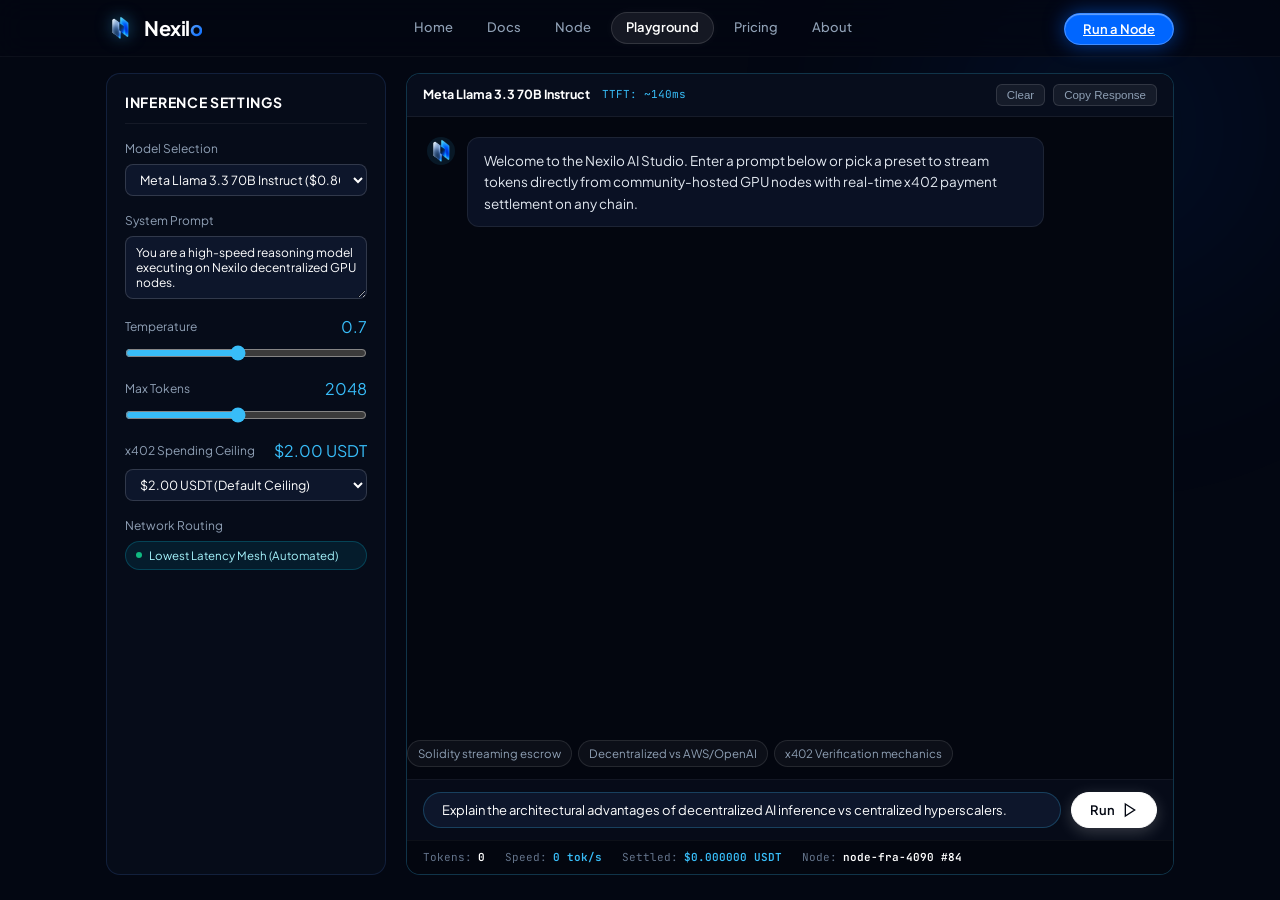
==== playground.html @ 08388bfb "Initial commit: Nexilo Decentralized AI Inference UI" ====
<!DOCTYPE html>
<html lang="en">
<head>
  <meta charset="UTF-8" />
  <meta name="viewport" content="width=device-width, initial-scale=1.0" />
  
  <title>AI Studio & Playground — Nexilo Decentralized Inference</title>
  <meta name="description" content="Test real-time streaming AI inference on open models with micro-metered x402 settlement." />
  
  <!-- Open Graph / Social Tags -->
  <meta property="og:type" content="website" />
  <meta property="og:url" content="https://nexilo.network/playground.html" />
  <meta property="og:title" content="AI Studio & Playground — Nexilo Decentralized Inference" />
  <meta property="og:description" content="Test real-time streaming AI inference on open models with micro-metered x402 settlement." />
  <meta property="og:image" content="banner_nexilo.png" />
  <meta property="og:image:width" content="2048" />
  <meta property="og:image:height" content="768" />
  
  <!-- Twitter Card -->
  <meta name="twitter:card" content="summary_large_image" />
  <meta name="twitter:title" content="AI Studio & Playground — Nexilo Decentralized Inference" />
  <meta name="twitter:description" content="Test real-time streaming AI inference on open models with micro-metered x402 settlement." />
  <meta name="twitter:image" content="banner_nexilo.png" />

  <link rel="icon" type="image/png" href="nexilo_logo_transparent.png" />
  <link rel="apple-touch-icon" href="nexilo_logo_transparent.png" />

  <link rel="preconnect" href="https://fonts.googleapis.com" />
  <link rel="preconnect" href="https://fonts.gstatic.com" crossorigin />
  <link href="https://fonts.googleapis.com/css2?family=Plus+Jakarta+Sans:wght@400;500;600;700;800&family=JetBrains+Mono:wght@400;500;600&display=swap" rel="stylesheet" />

  <link rel="stylesheet" href="styles.css" />
</head>
<body class="inner-page playground-page-body">
  <div class="ambient-glow glow-top-right"></div>

  <!-- Navbar -->
  <header class="navbar-wrapper">
    <div class="nav-container">
      <a href="index.html" class="brand-logo" aria-label="Nexilo Home">
        <div class="logo-icon-wrap">
          <img src="nexilo_logo_transparent.png" alt="Nexilo Logo" class="brand-icon" />
        </div>
        <span class="brand-text">Nexil<span class="gradient-o">o</span></span>
      </a>

      <nav class="nav-links" aria-label="Primary Navigation">
        <a href="index.html" class="nav-link">Home</a>
        <a href="docs.html" class="nav-link">Docs</a>
        <a href="node.html" class="nav-link">Node</a>
        <a href="playground.html" class="nav-link active">Playground</a>
        <a href="pricing.html" class="nav-link">Pricing</a>
        <a href="about.html" class="nav-link">About</a>
      </nav>

      <div class="nav-actions">
        <a href="node.html" class="btn-run-node">Run a Node</a>
        <button class="mobile-toggle" onclick="toggleMobileMenu()" aria-label="Toggle Menu">
          <span></span><span></span><span></span>
        </button>
      </div>
    </div>
  </header>

  <!-- Mobile Drawer -->
  <div class="mobile-drawer" id="mobile-drawer">
    <div class="mobile-drawer-content">
      <a href="index.html" class="mobile-link" onclick="closeMobileMenu()">Home</a>
      <a href="docs.html" class="mobile-link" onclick="closeMobileMenu()">Docs</a>
      <a href="node.html" class="mobile-link" onclick="closeMobileMenu()">Node</a>
      <a href="playground.html" class="mobile-link active" onclick="closeMobileMenu()">Playground</a>
      <a href="pricing.html" class="mobile-link" onclick="closeMobileMenu()">Pricing</a>
      <a href="about.html" class="mobile-link" onclick="closeMobileMenu()">About</a>
      <a href="node.html" class="btn-run-node mobile-btn" onclick="closeMobileMenu()">Run a Node</a>
    </div>
  </div>

  <main class="playground-layout container">
    <!-- Studio Sidebar Parameters -->
    <aside class="playground-sidebar">
      <h3 class="studio-heading">Inference Settings</h3>

      <div class="studio-control">
        <label for="studio-model">Model Selection</label>
        <select id="studio-model" class="select-input full-width" onchange="switchStudioModel()">
          <option value="llama3">Meta Llama 3.3 70B Instruct ($0.80 / 1M)</option>
          <option value="deepseek">DeepSeek-V3 671B MoE ($0.40 / 1M)</option>
          <option value="qwen">Qwen 2.5 72B Coder ($0.60 / 1M)</option>
          <option value="mistral">Mistral Large 2 123B ($1.00 / 1M)</option>
        </select>
      </div>

      <div class="studio-control">
        <label for="studio-system-prompt">System Prompt</label>
        <textarea id="studio-system-prompt" class="textarea-input" rows="3">You are a high-speed reasoning model executing on Nexilo decentralized GPU nodes.</textarea>
      </div>

      <div class="studio-control">
        <div class="label-with-val">
          <label for="studio-temperature">Temperature</label>
          <span id="temp-val" class="text-cyan">0.7</span>
        </div>
        <input type="range" id="studio-temperature" min="0.0" max="1.5" step="0.1" value="0.7" class="range-slider" oninput="document.getElementById('temp-val').innerText = this.value" />
      </div>

      <div class="studio-control">
        <div class="label-with-val">
          <label for="studio-max-tokens">Max Tokens</label>
          <span id="tokens-val" class="text-cyan">2048</span>
        </div>
        <input type="range" id="studio-max-tokens" min="256" max="4096" step="256" value="2048" class="range-slider" oninput="document.getElementById('tokens-val').innerText = this.value" />
      </div>

      <div class="studio-control">
        <div class="label-with-val">
          <label for="studio-ceiling">x402 Spending Ceiling</label>
          <span id="ceiling-val" class="text-cyan">$2.00 USDT</span>
        </div>
        <select id="studio-ceiling" class="select-input full-width">
          <option value="0.50">$0.50 USDT (Test Quota)</option>
          <option value="2.00" selected>$2.00 USDT (Default Ceiling)</option>
          <option value="10.00">$10.00 USDT (High Volume)</option>
        </select>
      </div>

      <div class="studio-control">
        <label>Network Routing</label>
        <div class="telemetry-pill">
          <span class="dot-green"></span>
          <span>Lowest Latency Mesh (Automated)</span>
        </div>
      </div>
    </aside>

    <!-- Studio Chat / Streaming Screen -->
    <div class="playground-stage">
      <div class="stage-header">
        <div class="stage-model-info">
          <span class="model-badge" id="active-model-title">Meta Llama 3.3 70B Instruct</span>
          <span class="latency-indicator" id="latency-val">TTFT: ~140ms</span>
        </div>
        <div class="stage-actions">
          <button class="action-btn" onclick="clearStudioChat()">Clear</button>
          <button class="action-btn" onclick="copyStudioOutput()">Copy Response</button>
        </div>
      </div>

      <!-- Messages / Streaming Output -->
      <div class="studio-chat-display" id="studio-chat-display">
        <div class="chat-message assistant">
          <div class="msg-avatar">
            <img src="nexilo_logo_transparent.png" alt="Nexilo" />
          </div>
          <div class="msg-body" id="studio-output-text">
Welcome to the Nexilo AI Studio. Enter a prompt below or pick a preset to stream tokens directly from community-hosted GPU nodes with real-time x402 payment settlement on any chain.
          </div>
        </div>
      </div>

      <!-- Quick suggestions -->
      <div class="prompt-suggestions">
        <span class="suggestion-chip" onclick="setStudioPrompt('Write a smart contract in Solidity for decentralized token streaming escrow.')">
          Solidity streaming escrow
        </span>
        <span class="suggestion-chip" onclick="setStudioPrompt('Explain the architectural advantages of decentralized AI inference vs centralized hyperscalers.')">
          Decentralized vs AWS/OpenAI
        </span>
        <span class="suggestion-chip" onclick="setStudioPrompt('How does the x402 protocol verify delivered tokens before releasing USDT?')">
          x402 Verification mechanics
        </span>
      </div>

      <!-- Input Bar -->
      <div class="studio-input-bar">
        <input type="text" id="studio-prompt-input" class="text-input" placeholder="Ask anything to stream from decentralized GPU nodes..." value="Explain the architectural advantages of decentralized AI inference vs centralized hyperscalers." />
        <button class="btn-primary" id="btn-studio-run" onclick="runStudioStream()">
          <span>Run</span>
          <svg width="16" height="16" viewBox="0 0 24 24" fill="none" stroke="currentColor" stroke-width="2">
            <polygon points="5 3 19 12 5 21 5 3"></polygon>
          </svg>
        </button>
      </div>

      <!-- Telemetry Bar -->
      <div class="studio-telemetry-bar">
        <div class="tele-item">
          <span class="tele-label">Tokens:</span>
          <span class="tele-val" id="studio-tokens-counter">0</span>
        </div>
        <div class="tele-item">
          <span class="tele-label">Speed:</span>
          <span class="tele-val text-cyan" id="studio-speed-counter">0 tok/s</span>
        </div>
        <div class="tele-item">
          <span class="tele-label">Settled:</span>
          <span class="tele-val text-cyan" id="studio-settled-cost">$0.000000 USDT</span>
        </div>
        <div class="tele-item">
          <span class="tele-label">Node:</span>
          <span class="tele-val" id="studio-node-id">node-fra-4090 #84</span>
        </div>
      </div>
    </div>
  </main>

  <script src="app.js"></script>
</body>
</html>
---- styles.css ----
/* =====================================================================
  NEXILO DESIGN SYSTEM & STYLESHEET
  100% Pixel-faithful recreation of Nexilo Decentralized AI Inference
  ===================================================================== */

:root {
 --color-bg-base: #030712;
 --color-bg-surface: rgba(8, 14, 28, 0.75);
 --color-bg-card: rgba(7, 13, 27, 0.7);
 --color-text-main: #ffffff;
 --color-text-muted: #8fa0b5;
 --color-text-dim: #64748b;
 --color-accent-blue: #0066ff;
 --color-accent-cyan: #38bdf8;
 --color-accent-glow: rgba(0, 102, 255, 0.45);
 --color-border-subtle: rgba(255, 255, 255, 0.1);
 --color-border-card: rgba(35, 58, 102, 0.45);

 --font-sans: 'Plus Jakarta Sans', system-ui, -apple-system, BlinkMacSystemFont, 'Segoe UI', Roboto, sans-serif;
 --font-mono: 'JetBrains Mono', 'Fira Code', monospace;

 --container-max-w: 1100px;
 --transition-fast: 0.2s cubic-bezier(0.16, 1, 0.3, 1);
 --transition-smooth: 0.3s cubic-bezier(0.16, 1, 0.3, 1);
}

/* Global Reset */
*, *::before, *::after {
 box-sizing: border-box;
 margin: 0;
 padding: 0;
}

html {
 font-family: var(--font-sans);
 background-color: var(--color-bg-base);
 color: var(--color-text-main);
 scroll-behavior: smooth;
 text-rendering: optimizeLegibility;
 -webkit-font-smoothing: antialiased;
 -moz-osx-font-smoothing: grayscale;
}

body {
 background-color: var(--color-bg-base);
 min-height: 100vh;
 position: relative;
 overflow-x: hidden;
 line-height: 1.5;
}

/* Ambient Background Lights */
.ambient-glow {
 position: fixed;
 pointer-events: none;
 border-radius: 50%;
 filter: blur(120px);
 z-index: 0;
 opacity: 0.55;
}

.glow-top-right {
 top: -120px;
 right: -80px;
 width: 500px;
 height: 500px;
 background: radial-gradient(circle, rgba(0, 102, 255, 0.28) 0%, rgba(2, 6, 23, 0) 70%);
}

.glow-center-hero {
 top: 8%;
 left: 62%;
 transform: translateX(-50%);
 width: 550px;
 height: 380px;
 background: radial-gradient(circle, rgba(14, 165, 233, 0.18) 0%, rgba(2, 6, 23, 0) 75%);
}

/* Container */
.container {
 max-width: var(--container-max-w);
 margin: 0 auto;
 padding: 0 16px;
 position: relative;
 z-index: 2;
}

/* =====================================================================
  NAVBAR
  ===================================================================== */
.navbar-wrapper {
 position: sticky;
 top: 0;
 left: 0;
 width: 100%;
 z-index: 100;
 padding: 12px 0;
 background: rgba(3, 7, 18, 0.7);
 backdrop-filter: blur(14px);
 -webkit-backdrop-filter: blur(14px);
 border-bottom: 1px solid rgba(255, 255, 255, 0.04);
}

.nav-container {
 max-width: var(--container-max-w);
 margin: 0 auto;
 padding: 0 16px;
 display: flex;
 align-items: center;
 justify-content: space-between;
}

/* Brand */
.brand-logo {
 display: flex;
 align-items: center;
 gap: 10px;
 text-decoration: none;
 color: var(--color-text-main);
 user-select: none;
}

.logo-icon-wrap {
 width: 28px;
 height: 28px;
 display: flex;
 align-items: center;
 justify-content: center;
 position: relative;
}

.logo-icon-wrap.sm {
 width: 24px;
 height: 24px;
}

.brand-icon {
 width: 100%;
 height: 100%;
 object-fit: contain;
 filter: drop-shadow(0 0 8px rgba(56, 189, 248, 0.6));
}

.brand-text {
 font-size: 20px;
 font-weight: 700;
 letter-spacing: -0.025em;
 color: #ffffff;
}

.gradient-o {
 background: linear-gradient(135deg, #60a5fa 20%, #0066ff 90%);
 -webkit-background-clip: text;
 -webkit-text-fill-color: transparent;
 display: inline-block;
}

/* Desktop Nav Links */
.nav-links {
 display: flex;
 align-items: center;
 gap: 6px;
}

.nav-link {
 text-decoration: none;
 font-size: 13px;
 font-weight: 500;
 color: var(--color-text-muted);
 padding: 5px 14px;
 border-radius: 9999px;
 transition: all var(--transition-fast);
}

.nav-link:hover {
 color: #ffffff;
}

.nav-link.active {
 background: rgba(255, 255, 255, 0.08);
 border: 1px solid rgba(255, 255, 255, 0.12);
 color: #ffffff;
 font-weight: 600;
 box-shadow: 0 0 12px rgba(255, 255, 255, 0.04);
}

/* Action Button */
.btn-run-node {
 background: var(--color-accent-blue);
 color: #ffffff;
 font-family: var(--font-sans);
 font-size: 13px;
 font-weight: 600;
 padding: 7px 18px;
 border-radius: 9999px;
 border: 1px solid rgba(255, 255, 255, 0.25);
 cursor: pointer;
 box-shadow: 0 0 20px rgba(0, 102, 255, 0.55), inset 0 1px 1px rgba(255, 255, 255, 0.4);
 transition: all var(--transition-smooth);
}

.btn-run-node:hover {
 background: #1a75ff;
 box-shadow: 0 0 26px rgba(0, 102, 255, 0.8), inset 0 1px 1px rgba(255, 255, 255, 0.6);
 transform: translateY(-1px);
}

/* Mobile Toggle */
.mobile-toggle {
 display: none;
 background: none;
 border: none;
 cursor: pointer;
 padding: 6px;
 flex-direction: column;
 gap: 5px;
}

.mobile-toggle span {
 display: block;
 width: 22px;
 height: 2px;
 background: #ffffff;
 border-radius: 2px;
}

/* Mobile Drawer */
.mobile-drawer {
 display: none;
 position: fixed;
 top: 60px;
 left: 0;
 width: 100%;
 background: rgba(3, 7, 18, 0.95);
 backdrop-filter: blur(20px);
 border-bottom: 1px solid rgba(255, 255, 255, 0.1);
 padding: 20px;
 z-index: 99;
}

.mobile-drawer.open {
 display: block;
}

.mobile-drawer-content {
 display: flex;
 flex-direction: column;
 gap: 12px;
}

.mobile-link {
 color: var(--color-text-muted);
 text-decoration: none;
 font-size: 15px;
 font-weight: 500;
 padding: 6px 0;
}

.mobile-link.active {
 color: #ffffff;
 font-weight: 600;
}

.mobile-btn {
 margin-top: 8px;
 width: 100%;
}

/* =====================================================================
  HERO SECTION
  ===================================================================== */
.hero-section {
 position: relative;
 padding-top: 80px;
 padding-bottom: 40px;
 overflow: hidden;
}

/* Atmospheric Background Layer matching nexilo_bg.jpg */
.hero-bg-layer {
 position: absolute;
 top: 0;
 left: 0;
 width: 100%;
 height: 480px;
 pointer-events: none;
 z-index: 1;
 overflow: hidden;
}

.hero-bg-img {
 width: 100%;
 height: 100%;
 object-fit: cover;
 object-position: center top;
 opacity: 0.65;
 filter: saturate(1.1) brightness(0.9);
}

.hero-vignette {
 position: absolute;
 top: 0;
 left: 0;
 width: 100%;
 height: 100%;
 background:
  linear-gradient(to right, 
   rgba(3, 7, 18, 0.96) 0%, 
   rgba(3, 7, 18, 0.72) 36%, 
   rgba(3, 7, 18, 0.08) 65%, 
   rgba(3, 7, 18, 0.75) 100%
  ),
  linear-gradient(to bottom, 
   rgba(3, 7, 18, 0.05) 0%, 
   rgba(3, 7, 18, 0.25) 55%, 
   rgba(3, 7, 18, 0.92) 88%, 
   var(--color-bg-base) 100%
  );
}

.hero-container {
 display: grid;
 grid-template-columns: 1.18fr 1.32fr;
 align-items: center;
 gap: 16px;
 min-height: 310px;
}

/* Hero Left Column */
.hero-left {
 position: relative;
 z-index: 3;
}

.hero-title {
 font-size: 47px;
 font-weight: 800;
 line-height: 1.04;
 letter-spacing: -0.035em;
 color: #ffffff;
 text-wrap: balance;
}

.hero-subtitle {
 font-size: 13.5px;
 line-height: 1.48;
 color: var(--color-text-muted);
 max-width: 410px;
 margin-top: 14px;
 margin-bottom: 20px;
 font-weight: 400;
}

.hero-actions {
 display: flex;
 align-items: center;
 gap: 12px;
 flex-wrap: wrap;
}

/* Primary Button */
.btn-primary {
 background: #ffffff;
 color: #030712;
 font-family: var(--font-sans);
 font-size: 13px;
 font-weight: 600;
 padding: 8px 18px;
 border-radius: 9999px;
 border: 1px solid #ffffff;
 cursor: pointer;
 display: inline-flex;
 align-items: center;
 gap: 7px;
 box-shadow: 0 4px 16px rgba(255, 255, 255, 0.2);
 transition: all var(--transition-smooth);
}

.btn-primary:hover {
 background: #f1f5f9;
 box-shadow: 0 6px 20px rgba(255, 255, 255, 0.35);
 transform: translateY(-1px);
}

.btn-primary .arrow-icon {
 transition: transform var(--transition-fast);
}

.btn-primary:hover .arrow-icon {
 transform: translateX(3px);
}

/* Secondary Button */
.btn-secondary {
 background: rgba(255, 255, 255, 0.03);
 color: #ffffff;
 font-family: var(--font-sans);
 font-size: 13px;
 font-weight: 500;
 padding: 8px 18px;
 border-radius: 9999px;
 border: 1px solid rgba(255, 255, 255, 0.18);
 backdrop-filter: blur(10px);
 -webkit-backdrop-filter: blur(10px);
 cursor: pointer;
 transition: all var(--transition-smooth);
}

.btn-secondary:hover {
 background: rgba(255, 255, 255, 0.08);
 border-color: rgba(255, 255, 255, 0.35);
 transform: translateY(-1px);
}

/* Hero Center/Right Visual */
.hero-visual-col {
 display: flex;
 align-items: center;
 justify-content: flex-end;
 position: relative;
 z-index: 3;
 gap: 16px;
}

/* Floating 3D Logo */
.floating-logo-container {
 position: relative;
 display: flex;
 align-items: center;
 justify-content: center;
 width: 240px;
 height: 260px;
 perspective: 1000px;
}

.floating-3d-logo {
 width: 100%;
 height: 100%;
 object-fit: contain;
 animation: floatLevitate 5s ease-in-out infinite;
 filter: drop-shadow(0 15px 25px rgba(0, 102, 255, 0.4));
 transition: transform 0.2s ease-out;
}

.logo-glow-aura {
 position: absolute;
 width: 180px;
 height: 180px;
 border-radius: 50%;
 background: radial-gradient(circle, rgba(0, 102, 255, 0.45) 0%, rgba(56, 189, 248, 0.2) 40%, transparent 70%);
 filter: blur(28px);
 z-index: -1;
 animation: pulseGlow 4s ease-in-out infinite alternate;
}

@keyframes floatLevitate {
 0% {
  transform: translateY(0px) rotate(0deg);
 }
 50% {
  transform: translateY(-6px) rotate(0.5deg);
 }
 100% {
  transform: translateY(0px) rotate(0deg);
 }
}

@keyframes pulseGlow {
 0% {
  opacity: 0.6;
  transform: scale(0.95);
 }
 100% {
  opacity: 0.9;
  transform: scale(1.06);
 }
}

/* Vertical Feature List to the right of logo */
.hero-feature-list {
 display: flex;
 flex-direction: column;
 gap: 10px;
 min-width: 160px;
}

.hero-feature-item {
 display: flex;
 align-items: center;
 gap: 12px;
 cursor: pointer;
 padding: 2px 4px;
 border-radius: 10px;
 transition: all var(--transition-fast);
}

.hero-feature-item:hover {
 background: rgba(255, 255, 255, 0.04);
}

.feature-icon-box {
 width: 36px;
 height: 36px;
 border-radius: 10px;
 background: rgba(255, 255, 255, 0.03);
 border: 1px solid rgba(255, 255, 255, 0.12);
 display: flex;
 align-items: center;
 justify-content: center;
 flex-shrink: 0;
 backdrop-filter: blur(8px);
 transition: all var(--transition-fast);
}

.hero-feature-item:hover .feature-icon-box {
 border-color: rgba(56, 189, 248, 0.4);
 background: rgba(56, 189, 248, 0.08);
 box-shadow: 0 0 12px rgba(56, 189, 248, 0.2);
}

.feature-text {
 display: flex;
 flex-direction: column;
}

.feature-title {
 font-size: 12.5px;
 font-weight: 600;
 color: #ffffff;
 line-height: 1.25;
}

.feature-desc {
 font-size: 11px;
 color: var(--color-text-muted);
 line-height: 1.35;
 margin-top: 1px;
}

/* =====================================================================
  STATS / METRICS ROW
  ===================================================================== */
.stats-section {
 position: relative;
 z-index: 3;
 padding: 40px 0 60px 0;
}

.stats-container {
 display: grid;
 grid-template-columns: repeat(4, 1fr);
 gap: 18px;
}

.stat-column {
 display: flex;
 flex-direction: column;
}

.stat-value {
 font-size: 35px;
 font-weight: 800;
 letter-spacing: -0.03em;
 color: #ffffff;
 line-height: 1;
 margin-bottom: 4px;
}

.stat-label {
 font-size: 11.5px;
 line-height: 1.32;
 color: var(--color-text-muted);
 font-weight: 400;
}

/* =====================================================================
  ARCHITECTURE / HOW IT WORKS SECTION
  ===================================================================== */
.architecture-section {
 position: relative;
 z-index: 3;
 padding: 60px 0;
}

.arch-container {
 display: grid;
 grid-template-columns: 1fr 1.6fr;
 gap: 24px;
 align-items: center;
}

.arch-left {
 max-width: 350px;
}

.arch-heading {
 font-size: 22px;
 font-weight: 700;
 line-height: 1.18;
 letter-spacing: -0.025em;
 color: #ffffff;
}

.arch-description {
 font-size: 11.5px;
 line-height: 1.48;
 color: var(--color-text-muted);
 margin-top: 8px;
 margin-bottom: 14px;
}

.btn-how-it-works {
 background: #ffffff;
 color: #030712;
 font-family: var(--font-sans);
 font-size: 12px;
 font-weight: 600;
 padding: 7px 16px;
 border-radius: 9999px;
 border: none;
 cursor: pointer;
 display: inline-flex;
 align-items: center;
 gap: 6px;
 box-shadow: 0 4px 14px rgba(255, 255, 255, 0.16);
 transition: all var(--transition-smooth);
}

.btn-how-it-works:hover {
 background: #f1f5f9;
 transform: translateY(-1px);
 box-shadow: 0 6px 18px rgba(255, 255, 255, 0.28);
}

/* Architecture Flow on Right */
.arch-flow-wrapper {
 position: relative;
 display: flex;
 flex-direction: column;
}

.arch-cards-row {
 display: flex;
 align-items: center;
 justify-content: space-between;
 gap: 8px;
 position: relative;
 z-index: 2;
}

.process-card {
 background: rgba(8, 15, 30, 0.85);
 border: 1px solid rgba(40, 68, 120, 0.35);
 border-radius: 10px;
 padding: 10px 6px;
 text-align: center;
 flex: 1;
 min-width: 90px;
 backdrop-filter: blur(12px);
 -webkit-backdrop-filter: blur(12px);
 transition: all var(--transition-smooth);
}

.process-card:hover {
 border-color: rgba(56, 189, 248, 0.5);
 transform: translateY(-2px);
 box-shadow: 0 6px 18px rgba(0, 102, 255, 0.15);
}

.process-card.active-pulse {
 border-color: var(--color-accent-cyan);
 box-shadow: 0 0 16px rgba(56, 189, 248, 0.5);
 transform: scale(1.03);
}

.process-icon-wrap {
 width: 28px;
 height: 28px;
 border-radius: 50%;
 background: rgba(56, 189, 248, 0.08);
 border: 1px solid rgba(56, 189, 248, 0.2);
 display: flex;
 align-items: center;
 justify-content: center;
 margin: 0 auto 6px auto;
 transition: all var(--transition-fast);
}

.process-card:hover .process-icon-wrap {
 background: rgba(56, 189, 248, 0.18);
 border-color: rgba(56, 189, 248, 0.4);
}

.process-title {
 font-size: 11.5px;
 font-weight: 600;
 color: #ffffff;
 line-height: 1.2;
}

.process-subtitle {
 font-size: 10px;
 color: var(--color-text-muted);
 line-height: 1.25;
 margin-top: 2px;
}

.flow-arrow {
 display: flex;
 align-items: center;
 justify-content: center;
 flex-shrink: 0;
 opacity: 0.6;
}

/* Curved Loop Underneath */
.settlement-loop-container {
 position: relative;
 width: 100%;
 height: 32px;
 margin-top: 2px;
}

.settlement-svg {
 width: 100%;
 height: 100%;
 overflow: visible;
}

.loop-path {
 animation: dashAnimation 20s linear infinite;
}

@keyframes dashAnimation {
 to {
  stroke-dashoffset: -100;
 }
}

.settlement-label {
 position: absolute;
 top: 14px;
 left: 50%;
 transform: translateX(-50%);
 font-size: 10px;
 color: var(--color-accent-cyan);
 white-space: nowrap;
 letter-spacing: 0.01em;
 font-weight: 500;
 pointer-events: none;
}

/* =====================================================================
  BOTTOM THREE FEATURE CARDS
  ===================================================================== */
.bottom-cards-section {
 position: relative;
 z-index: 3;
 padding: 60px 0 80px 0;
}

.cards-container {
 display: grid;
 grid-template-columns: repeat(3, 1fr);
 gap: 14px;
}

.feature-card {
 background: rgba(7, 13, 27, 0.75);
 border: 1px solid rgba(35, 58, 102, 0.45);
 border-radius: 12px;
 padding: 14px 16px;
 backdrop-filter: blur(14px);
 -webkit-backdrop-filter: blur(14px);
 display: flex;
 flex-direction: column;
 cursor: pointer;
 transition: all var(--transition-smooth);
 position: relative;
 overflow: hidden;
}

.feature-card::before {
 content: '';
 position: absolute;
 top: 0;
 left: 0;
 right: 0;
 height: 1px;
 background: linear-gradient(90deg, transparent, rgba(56, 189, 248, 0.4), transparent);
 opacity: 0;
 transition: opacity var(--transition-fast);
}

.feature-card:hover {
 transform: translateY(-2px);
 border-color: rgba(56, 189, 248, 0.5);
 box-shadow: 0 8px 22px rgba(0, 102, 255, 0.16);
}

.feature-card:hover::before {
 opacity: 1;
}

.card-header-icon {
 margin-bottom: 10px;
}

.blue-icon-badge {
 width: 36px;
 height: 36px;
 border-radius: 9px;
 background: rgba(14, 165, 233, 0.12);
 border: 1px solid rgba(56, 189, 248, 0.3);
 display: flex;
 align-items: center;
 justify-content: center;
 box-shadow: 0 0 12px rgba(14, 165, 233, 0.15);
 transition: all var(--transition-fast);
}

.feature-card:hover .blue-icon-badge {
 background: rgba(14, 165, 233, 0.22);
 border-color: rgba(56, 189, 248, 0.6);
 box-shadow: 0 0 16px rgba(56, 189, 248, 0.4);
}

.card-title {
 font-size: 14.5px;
 font-weight: 700;
 color: #ffffff;
 margin-bottom: 4px;
 letter-spacing: -0.015em;
}

.card-body {
 font-size: 11px;
 line-height: 1.42;
 color: var(--color-text-muted);
 margin-bottom: 10px;
 flex-grow: 1;
}

.card-action-link {
 color: #38bdf8;
 font-size: 11.5px;
 font-weight: 600;
 text-decoration: none;
 display: inline-flex;
 align-items: center;
 gap: 4px;
 transition: all var(--transition-fast);
}

.card-action-link .link-arrow {
 transition: transform var(--transition-fast);
}

.feature-card:hover .card-action-link {
 color: #60a5fa;
}

.feature-card:hover .link-arrow {
 transform: translateX(4px);
}

/* =====================================================================
  FOOTER
  ===================================================================== */
.site-footer {
 position: relative;
 z-index: 3;
 border-top: 1px solid rgba(255, 255, 255, 0.05);
 background: rgba(2, 5, 14, 0.85);
 padding: 36px 0 24px 0;
}

.footer-top {
 display: grid;
 grid-template-columns: 1.4fr 2fr;
 gap: 32px;
 margin-bottom: 28px;
}

.footer-brand {
 max-width: 300px;
}

.footer-tagline {
 font-size: 12px;
 color: var(--color-text-muted);
 line-height: 1.55;
 margin-top: 12px;
}

.footer-nav-groups {
 display: grid;
 grid-template-columns: repeat(3, 1fr);
 gap: 20px;
}

.footer-title {
 font-size: 12px;
 font-weight: 700;
 text-transform: uppercase;
 letter-spacing: 0.06em;
 color: #ffffff;
 margin-bottom: 12px;
}

.footer-group ul {
 list-style: none;
 display: flex;
 flex-direction: column;
 gap: 8px;
}

.footer-group a {
 color: var(--color-text-muted);
 text-decoration: none;
 font-size: 12px;
 transition: color var(--transition-fast);
}

.footer-group a:hover {
 color: #ffffff;
}

.footer-bottom {
 display: flex;
 align-items: center;
 justify-content: space-between;
 border-top: 1px solid rgba(255, 255, 255, 0.04);
 padding-top: 20px;
 flex-wrap: wrap;
 gap: 12px;
}

.copyright {
 font-size: 11.5px;
 color: var(--color-text-dim);
}

.badge-status {
 display: inline-flex;
 align-items: center;
 gap: 6px;
 font-size: 11px;
 color: #38bdf8;
 background: rgba(56, 189, 248, 0.08);
 border: 1px solid rgba(56, 189, 248, 0.2);
 padding: 3px 10px;
 border-radius: 9999px;
}

.pulse-dot {
 width: 6px;
 height: 6px;
 border-radius: 50%;
 background: #10b981;
 box-shadow: 0 0 6px #10b981;
 animation: blinkPulse 2s infinite;
}

@keyframes blinkPulse {
 0%, 100% { opacity: 1; }
 50% { opacity: 0.4; }
}

/* =====================================================================
  MODALS
  ===================================================================== */
.modal-overlay {
 position: fixed;
 top: 0;
 left: 0;
 width: 100vw;
 height: 100vh;
 background: rgba(1, 4, 12, 0.85);
 backdrop-filter: blur(14px);
 -webkit-backdrop-filter: blur(14px);
 z-index: 1000;
 display: none;
 align-items: center;
 justify-content: center;
 padding: 16px;
 opacity: 0;
 transition: opacity var(--transition-smooth);
}

.modal-overlay.open {
 display: flex;
 opacity: 1;
}

.modal-dialog {
 background: #080e1e;
 border: 1px solid rgba(56, 189, 248, 0.3);
 border-radius: 16px;
 width: 100%;
 max-width: 640px;
 max-height: 90vh;
 overflow-y: auto;
 box-shadow: 0 20px 60px rgba(0, 0, 0, 0.8), 0 0 35px rgba(0, 102, 255, 0.25);
 transform: translateY(15px);
 transition: transform var(--transition-smooth);
}

.modal-overlay.open .modal-dialog {
 transform: translateY(0);
}

.playground-modal-dialog {
 max-width: 740px;
}

.modal-header {
 padding: 18px 20px;
 display: flex;
 align-items: flex-start;
 justify-content: space-between;
 border-bottom: 1px solid rgba(255, 255, 255, 0.07);
}

.modal-badge {
 font-size: 11px;
 font-weight: 600;
 color: var(--color-accent-cyan);
 text-transform: uppercase;
 letter-spacing: 0.05em;
 margin-bottom: 3px;
}

.modal-title {
 font-size: 18px;
 font-weight: 700;
 color: #ffffff;
}

.modal-close {
 background: none;
 border: none;
 font-size: 24px;
 color: var(--color-text-dim);
 cursor: pointer;
 line-height: 1;
 padding: 2px 6px;
 border-radius: 6px;
 transition: color var(--transition-fast);
}

.modal-close:hover {
 color: #ffffff;
 background: rgba(255, 255, 255, 0.08);
}

.modal-body {
 padding: 20px;
}

.modal-desc {
 font-size: 13.5px;
 line-height: 1.55;
 color: var(--color-text-muted);
 margin-bottom: 16px;
}

/* Playground Controls */
.playground-controls {
 display: flex;
 align-items: center;
 justify-content: space-between;
 gap: 14px;
 margin-bottom: 14px;
 flex-wrap: wrap;
}

.control-group {
 display: flex;
 align-items: center;
 gap: 8px;
}

.control-group label {
 font-size: 12.5px;
 color: var(--color-text-muted);
}

.select-input {
 background: #0d162b;
 border: 1px solid rgba(255, 255, 255, 0.15);
 color: #ffffff;
 padding: 6px 10px;
 border-radius: 8px;
 font-family: var(--font-sans);
 font-size: 12.5px;
 outline: none;
}

.telemetry-pill {
 display: flex;
 align-items: center;
 gap: 7px;
 font-size: 11.5px;
 color: #a5f3fc;
 background: rgba(6, 182, 212, 0.1);
 border: 1px solid rgba(6, 182, 212, 0.25);
 padding: 5px 10px;
 border-radius: 9999px;
}

.dot-green {
 width: 6px;
 height: 6px;
 border-radius: 50%;
 background: #10b981;
}

/* Prompt suggestions */
.prompt-suggestions {
 display: flex;
 gap: 6px;
 margin-bottom: 12px;
 flex-wrap: wrap;
}

.suggestion-chip {
 background: rgba(255, 255, 255, 0.04);
 border: 1px solid rgba(255, 255, 255, 0.1);
 color: var(--color-text-muted);
 font-size: 11.5px;
 padding: 4px 10px;
 border-radius: 9999px;
 cursor: pointer;
 transition: all var(--transition-fast);
}

.suggestion-chip:hover {
 background: rgba(56, 189, 248, 0.12);
 border-color: rgba(56, 189, 248, 0.35);
 color: #ffffff;
}

/* Playground Input Row */
.playground-input-row {
 display: flex;
 gap: 8px;
 margin-bottom: 16px;
}

.text-input {
 flex: 1;
 background: #0d162b;
 border: 1px solid rgba(56, 189, 248, 0.25);
 border-radius: 9999px;
 padding: 9px 18px;
 color: #ffffff;
 font-family: var(--font-sans);
 font-size: 13px;
 outline: none;
 transition: border-color var(--transition-fast);
}

.text-input:focus {
 border-color: var(--color-accent-cyan);
 box-shadow: 0 0 10px rgba(56, 189, 248, 0.25);
}

/* Terminal Console */
.terminal-container {
 background: #03060f;
 border: 1px solid rgba(255, 255, 255, 0.1);
 border-radius: 10px;
 overflow: hidden;
 margin-bottom: 14px;
}

.terminal-bar {
 background: #070d1c;
 padding: 8px 12px;
 display: flex;
 align-items: center;
 justify-content: space-between;
 border-bottom: 1px solid rgba(255, 255, 255, 0.06);
}

.terminal-dots {
 display: flex;
 gap: 5px;
}

.dot {
 width: 8px;
 height: 8px;
 border-radius: 50%;
}

.dot.red { background: #ef4444; }
.dot.yellow { background: #f59e0b; }
.dot.green { background: #10b981; }

.terminal-title {
 font-family: var(--font-mono);
 font-size: 11px;
 color: var(--color-text-dim);
}

.terminal-status {
 font-family: var(--font-mono);
 font-size: 10.5px;
 color: var(--color-accent-cyan);
}

.terminal-content {
 padding: 14px;
 font-family: var(--font-mono);
 font-size: 12.5px;
 line-height: 1.55;
 color: #e2e8f0;
 min-height: 100px;
 max-height: 220px;
 overflow-y: auto;
 white-space: pre-wrap;
}

.code-block {
 margin: 0;
 user-select: text;
}

.copy-btn {
 background: rgba(255, 255, 255, 0.08);
 border: 1px solid rgba(255, 255, 255, 0.15);
 color: #ffffff;
 font-size: 11px;
 padding: 3px 8px;
 border-radius: 5px;
 cursor: pointer;
 transition: all var(--transition-fast);
}

.copy-btn:hover {
 background: rgba(56, 189, 248, 0.2);
 border-color: rgba(56, 189, 248, 0.4);
}

/* Live Metrics Grid */
.playground-live-metrics {
 display: grid;
 grid-template-columns: repeat(4, 1fr);
 gap: 10px;
 background: #091024;
 border: 1px solid rgba(255, 255, 255, 0.08);
 border-radius: 10px;
 padding: 12px 14px;
}

.live-metric {
 display: flex;
 flex-direction: column;
}

.metric-caption {
 font-size: 10.5px;
 color: var(--color-text-dim);
 text-transform: uppercase;
 letter-spacing: 0.04em;
}

.metric-num {
 font-size: 13px;
 font-weight: 700;
 color: #ffffff;
 margin-top: 2px;
}

.text-cyan {
 color: var(--color-accent-cyan) !important;
}

/* Hardware Spec Grid */
.hardware-spec-grid {
 display: grid;
 grid-template-columns: repeat(3, 1fr);
 gap: 12px;
 margin-bottom: 18px;
}

.spec-card {
 background: #0a1124;
 border: 1px solid rgba(255, 255, 255, 0.1);
 border-radius: 10px;
 padding: 14px;
 text-align: center;
}

.spec-card.highlight {
 border-color: rgba(56, 189, 248, 0.5);
 background: rgba(14, 165, 233, 0.08);
}

.spec-gpu {
 font-size: 13px;
 font-weight: 700;
 color: #ffffff;
}

.spec-vram {
 font-size: 11.5px;
 color: var(--color-text-dim);
 margin-top: 2px;
}

.spec-earn {
 font-size: 12px;
 font-weight: 600;
 color: var(--color-accent-cyan);
 margin-top: 6px;
}

.modal-cta-row {
 display: flex;
 gap: 10px;
 justify-content: flex-end;
}

/* Models Table */
.models-table-wrapper {
 overflow-x: auto;
}

.models-table {
 width: 100%;
 border-collapse: collapse;
 font-size: 12.5px;
}

.models-table th {
 text-align: left;
 padding: 8px 12px;
 border-bottom: 1px solid rgba(255, 255, 255, 0.1);
 color: var(--color-text-dim);
 font-size: 11.5px;
 text-transform: uppercase;
}

.models-table td {
 padding: 12px;
 border-bottom: 1px solid rgba(255, 255, 255, 0.05);
}

.models-table .muted {
 font-size: 11px;
 color: var(--color-text-dim);
}

.table-btn {
 background: rgba(56, 189, 248, 0.15);
 border: 1px solid rgba(56, 189, 248, 0.35);
 color: #ffffff;
 padding: 4px 10px;
 border-radius: 5px;
 cursor: pointer;
 font-size: 11.5px;
 transition: all var(--transition-fast);
}

.table-btn:hover {
 background: var(--color-accent-blue);
 border-color: #ffffff;
}

/* Pricing Calc */
.pricing-calc-box {
 display: flex;
 flex-direction: column;
 gap: 16px;
}

.range-slider {
 width: 100%;
 accent-color: var(--color-accent-cyan);
 cursor: pointer;
}

.slider-val {
 font-weight: 700;
 color: var(--color-accent-cyan);
}

.price-comparison-grid {
 display: grid;
 grid-template-columns: 1fr 1fr;
 gap: 14px;
}

.comparison-card {
 padding: 16px;
 border-radius: 10px;
 border: 1px solid rgba(255, 255, 255, 0.1);
}

.comparison-card.nexilo-card {
 background: rgba(14, 165, 233, 0.08);
 border-color: rgba(56, 189, 248, 0.4);
}

.comparison-card.legacy-card {
 background: rgba(255, 255, 255, 0.02);
}

.compare-badge {
 font-size: 11px;
 font-weight: 600;
 text-transform: uppercase;
 color: var(--color-accent-cyan);
}

.compare-badge.muted {
 color: var(--color-text-dim);
}

.compare-price {
 font-size: 28px;
 font-weight: 800;
 color: #ffffff;
 margin: 8px 0;
}

.compare-sub {
 font-size: 11.5px;
 color: var(--color-text-muted);
}

.savings-alert {
 background: rgba(16, 185, 129, 0.1);
 border: 1px solid rgba(16, 185, 129, 0.3);
 color: #e2e8f0;
 padding: 10px 14px;
 border-radius: 8px;
 font-size: 12.5px;
}

/* =====================================================================
  RESPONSIVE BREAKPOINTS
  ===================================================================== */
@media (max-width: 1024px) {
 .hero-container {
  grid-template-columns: 1fr;
  gap: 30px;
 }

 .hero-visual-col {
  justify-content: center;
 }

 .arch-container {
  grid-template-columns: 1fr;
  gap: 24px;
 }

 .arch-left {
  max-width: 100%;
 }

 .stats-container {
  grid-template-columns: repeat(2, 1fr);
  gap: 22px;
 }

 .cards-container {
  grid-template-columns: 1fr;
 }

 .footer-top {
  grid-template-columns: 1fr;
 }
}

@media (max-width: 768px) {
 .nav-links, .btn-run-node {
  display: none;
 }

 .mobile-toggle {
  display: flex;
 }

 .hero-title {
  font-size: 36px;
 }

 .hero-visual-col {
  flex-direction: column;
  align-items: center;
 }

 .hero-feature-list {
  width: 100%;
 }

 .arch-cards-row {
  flex-direction: column;
  gap: 10px;
 }

 .flow-arrow {
  transform: rotate(90deg);
 }

 .settlement-loop-container {
  display: none;
 }

 .playground-live-metrics {
  grid-template-columns: repeat(2, 1fr);
 }

 .hardware-spec-grid {
  grid-template-columns: 1fr;
 }

 .price-comparison-grid {
  grid-template-columns: 1fr;
 }
}

/* =====================================================================
  DEDICATED SUBPAGES STYLING (Docs, Node, Playground, Pricing, About)
  ===================================================================== */
.inner-page {
 background-color: var(--color-bg-base);
 min-height: 100vh;
 display: flex;
 flex-direction: column;
}

.inner-hero-section {
 padding: 40px 0 32px 0;
 max-width: 800px;
}

.inner-hero-title {
 font-size: 38px;
 font-weight: 800;
 letter-spacing: -0.03em;
 color: #ffffff;
 line-height: 1.15;
 margin: 14px 0 12px 0;
}

.inner-hero-lead {
 font-size: 15px;
 line-height: 1.6;
 color: var(--color-text-muted);
}

/* Docs Layout */
.docs-layout-container {
 display: grid;
 grid-template-columns: 240px 1fr;
 gap: 40px;
 padding-top: 24px;
 padding-bottom: 60px;
 flex: 1;
}

.docs-sidebar {
 position: sticky;
 top: 76px;
 height: fit-content;
 display: flex;
 flex-direction: column;
 gap: 24px;
}

.sidebar-heading {
 font-size: 11.5px;
 font-weight: 700;
 text-transform: uppercase;
 letter-spacing: 0.06em;
 color: #ffffff;
 margin-bottom: 8px;
}

.sidebar-menu {
 list-style: none;
 display: flex;
 flex-direction: column;
 gap: 6px;
}

.sidebar-link {
 font-size: 13px;
 color: var(--color-text-muted);
 text-decoration: none;
 padding: 5px 10px;
 border-radius: 6px;
 transition: all var(--transition-fast);
}

.sidebar-link:hover {
 color: #ffffff;
 background: rgba(255, 255, 255, 0.04);
}

.sidebar-link.active {
 color: var(--color-accent-cyan);
 background: rgba(56, 189, 248, 0.08);
 font-weight: 600;
}

.docs-main-content {
 max-width: 780px;
}

.docs-section {
 margin-bottom: 40px;
}

.section-title {
 font-size: 22px;
 font-weight: 700;
 color: #ffffff;
 margin-bottom: 12px;
 letter-spacing: -0.02em;
}

.section-text {
 font-size: 14px;
 line-height: 1.6;
 color: var(--color-text-muted);
 margin-bottom: 16px;
}

.info-callout {
 background: rgba(14, 165, 233, 0.08);
 border: 1px solid rgba(56, 189, 248, 0.3);
 border-radius: 12px;
 padding: 18px 20px;
 display: flex;
 gap: 14px;
 margin: 20px 0;
}

.callout-icon {
 font-size: 20px;
}

.callout-content {
 font-size: 13.5px;
 line-height: 1.55;
 color: #e2e8f0;
}

.docs-ordered-list {
 margin-top: 10px;
 margin-left: 18px;
 display: flex;
 flex-direction: column;
 gap: 8px;
}

/* Telemetry Stats Grid */
.telemetry-stats-grid {
 display: grid;
 grid-template-columns: repeat(4, 1fr);
 gap: 16px;
 margin: 30px 0;
}

.stat-card {
 background: rgba(8, 14, 28, 0.75);
 border: 1px solid rgba(35, 58, 102, 0.45);
 border-radius: 14px;
 padding: 20px 18px;
 text-align: center;
 backdrop-filter: blur(12px);
}

.stat-num {
 font-size: 28px;
 font-weight: 800;
 color: #ffffff;
 letter-spacing: -0.02em;
}

.stat-desc {
 font-size: 12px;
 color: var(--color-text-muted);
 margin-top: 4px;
}

/* Calculator Section */
.calculator-section {
 margin: 36px 0;
}

.calc-card {
 background: rgba(8, 15, 32, 0.8);
 border: 1px solid rgba(56, 189, 248, 0.35);
 border-radius: 16px;
 padding: 28px;
 backdrop-filter: blur(14px);
 box-shadow: 0 10px 30px rgba(0, 0, 0, 0.4);
}

.calc-heading {
 font-size: 22px;
 font-weight: 700;
 color: #ffffff;
}

.calc-sub {
 font-size: 13.5px;
 color: var(--color-text-muted);
 margin-top: 6px;
 margin-bottom: 22px;
}

.calc-controls-grid {
 display: grid;
 grid-template-columns: 1.5fr 1fr;
 gap: 20px;
 margin-bottom: 24px;
}

.control-box label {
 display: block;
 font-size: 13px;
 color: var(--color-text-muted);
 margin-bottom: 8px;
}

.full-width {
 width: 100%;
}

.calc-results-box {
 display: grid;
 grid-template-columns: repeat(3, 1fr);
 gap: 16px;
 background: #040916;
 border: 1px solid rgba(255, 255, 255, 0.08);
 border-radius: 12px;
 padding: 16px 20px;
}

.result-item {
 display: flex;
 flex-direction: column;
}

.res-title {
 font-size: 11px;
 color: var(--color-text-dim);
 text-transform: uppercase;
 letter-spacing: 0.04em;
}

.res-value {
 font-size: 18px;
 font-weight: 800;
 color: #ffffff;
 margin-top: 3px;
}

/* Playground Full Studio */
.playground-page-body {
 height: 100vh;
 overflow: hidden;
}

.playground-layout {
 display: grid;
 grid-template-columns: 280px 1fr;
 gap: 20px;
 height: calc(100vh - 66px);
 padding: 16px;
}

.playground-sidebar {
 background: rgba(8, 14, 28, 0.85);
 border: 1px solid rgba(35, 58, 102, 0.45);
 border-radius: 14px;
 padding: 18px;
 display: flex;
 flex-direction: column;
 gap: 16px;
 overflow-y: auto;
}

.studio-heading {
 font-size: 14px;
 font-weight: 700;
 color: #ffffff;
 text-transform: uppercase;
 letter-spacing: 0.05em;
 border-bottom: 1px solid rgba(255, 255, 255, 0.06);
 padding-bottom: 10px;
}

.studio-control {
 display: flex;
 flex-direction: column;
 gap: 6px;
}

.studio-control label {
 font-size: 12px;
 color: var(--color-text-muted);
}

.label-with-val {
 display: flex;
 justify-content: space-between;
 align-items: center;
}

.textarea-input {
 background: #0d162b;
 border: 1px solid rgba(255, 255, 255, 0.15);
 color: #ffffff;
 padding: 8px 10px;
 border-radius: 8px;
 font-family: var(--font-sans);
 font-size: 12px;
 outline: none;
 resize: vertical;
}

.playground-stage {
 background: #03060f;
 border: 1px solid rgba(56, 189, 248, 0.25);
 border-radius: 14px;
 display: flex;
 flex-direction: column;
 overflow: hidden;
}

.stage-header {
 background: #070d1c;
 padding: 10px 16px;
 display: flex;
 align-items: center;
 justify-content: space-between;
 border-bottom: 1px solid rgba(255, 255, 255, 0.06);
}

.stage-model-info {
 display: flex;
 align-items: center;
 gap: 12px;
}

.model-badge {
 font-size: 12.5px;
 font-weight: 700;
 color: #ffffff;
}

.latency-indicator {
 font-size: 11px;
 color: var(--color-accent-cyan);
 font-family: var(--font-mono);
}

.stage-actions {
 display: flex;
 gap: 8px;
}

.action-btn {
 background: rgba(255, 255, 255, 0.06);
 border: 1px solid rgba(255, 255, 255, 0.12);
 color: var(--color-text-muted);
 font-size: 11.5px;
 padding: 4px 10px;
 border-radius: 6px;
 cursor: pointer;
 transition: all var(--transition-fast);
}

.action-btn:hover {
 color: #ffffff;
 background: rgba(255, 255, 255, 0.12);
}

.studio-chat-display {
 flex: 1;
 padding: 20px;
 overflow-y: auto;
 display: flex;
 flex-direction: column;
 gap: 16px;
}

.chat-message {
 display: flex;
 gap: 12px;
 max-width: 85%;
}

.chat-message.assistant {
 align-self: flex-start;
}

.chat-message.user {
 align-self: flex-end;
 flex-direction: row-reverse;
}

.msg-avatar {
 width: 28px;
 height: 28px;
 border-radius: 50%;
 overflow: hidden;
 flex-shrink: 0;
 display: flex;
 align-items: center;
 justify-content: center;
 background: rgba(56, 189, 248, 0.1);
}

.msg-avatar img {
 width: 100%;
 height: 100%;
 object-fit: contain;
}

.msg-body {
 background: #0a1124;
 border: 1px solid rgba(255, 255, 255, 0.08);
 padding: 12px 16px;
 border-radius: 12px;
 font-size: 13.5px;
 line-height: 1.6;
 color: #e2e8f0;
}

.chat-message.user .msg-body {
 background: var(--color-accent-blue);
 color: #ffffff;
}

.studio-input-bar {
 padding: 12px 16px;
 background: #060b18;
 display: flex;
 gap: 10px;
 border-top: 1px solid rgba(255, 255, 255, 0.05);
}

.studio-telemetry-bar {
 background: #03060f;
 padding: 8px 16px;
 display: flex;
 gap: 20px;
 border-top: 1px solid rgba(255, 255, 255, 0.04);
}

.tele-item {
 display: flex;
 align-items: center;
 gap: 6px;
 font-family: var(--font-mono);
 font-size: 11px;
}

.tele-label {
 color: var(--color-text-dim);
}

.tele-val {
 color: #ffffff;
 font-weight: 600;
}

/* FAQs */
.faq-grid {
 display: grid;
 grid-template-columns: 1fr 1fr;
 gap: 20px;
}

.faq-item {
 background: rgba(8, 14, 28, 0.7);
 border: 1px solid rgba(35, 58, 102, 0.4);
 border-radius: 12px;
 padding: 18px 20px;
}

.faq-q {
 font-size: 14px;
 font-weight: 700;
 color: #ffffff;
 margin-bottom: 8px;
}

.faq-a {
 font-size: 12.5px;
 line-height: 1.55;
 color: var(--color-text-muted);
}

/* Roadmap */
.roadmap-timeline {
 display: flex;
 flex-direction: column;
 gap: 16px;
}

.roadmap-item {
 background: rgba(8, 14, 28, 0.75);
 border: 1px solid rgba(35, 58, 102, 0.4);
 border-radius: 12px;
 padding: 18px 22px;
 position: relative;
}

.roadmap-item.completed {
 border-left: 4px solid #10b981;
}

.roadmap-item.in-progress {
 border-left: 4px solid var(--color-accent-cyan);
}

.roadmap-badge {
 font-size: 11px;
 font-weight: 700;
 color: var(--color-accent-cyan);
 text-transform: uppercase;
 margin-bottom: 4px;
}

.roadmap-title {
 font-size: 15px;
 font-weight: 700;
 color: #ffffff;
 margin-bottom: 4px;
}

.roadmap-desc {
 font-size: 12.5px;
 line-height: 1.5;
 color: var(--color-text-muted);
}

/* Community CTA */
.community-cta-section {
 margin: 40px 0;
}

.text-center {
 text-align: center;
}

.cta-buttons-row {
 display: flex;
 justify-content: center;
 gap: 14px;
 margin-top: 18px;
 flex-wrap: wrap;
}

/* ==========================================================================
   PREMIUM HUMANIZED SECTIONS (Arcloak / Web3 High-Tech Design System)
   ========================================================================== */

:root {
  --bg-color: #030712;
  --surface-bg: rgba(9, 17, 34, 0.85);
  --surface-light: rgba(13, 24, 48, 0.7);
  --border-color: rgba(56, 189, 248, 0.18);
  --text-primary: #ffffff;
  --text-secondary: #94a3b8;
  --text-muted: #64748b;
  --primary-color: #0066ff;
  --primary-light: #38bdf8;
}

/* Alternating Feature Split Section */
.feature-split-section {
  padding: 6rem 0;
  position: relative;
  z-index: 2;
}

.feature-split-row {
  display: flex;
  align-items: center;
  gap: 4rem;
  margin-bottom: 6rem;
}

.feature-split-row:last-child {
  margin-bottom: 0;
}

.feature-split-row.reverse {
  flex-direction: row-reverse;
}

.feature-split-content {
  flex: 1;
}

.feature-split-badge {
  display: inline-flex;
  align-items: center;
  gap: 8px;
  background: rgba(14, 165, 233, 0.1);
  border: 1px solid rgba(56, 189, 248, 0.25);
  color: var(--primary-light);
  font-size: 0.8rem;
  font-weight: 600;
  text-transform: uppercase;
  letter-spacing: 0.08em;
  padding: 5px 14px;
  border-radius: 9999px;
  margin-bottom: 1.25rem;
}

.feature-split-title {
  font-size: 2.35rem;
  font-weight: 800;
  line-height: 1.2;
  margin-bottom: 1.25rem;
  color: #ffffff;
  letter-spacing: -0.025em;
}

.feature-split-desc {
  font-size: 1.08rem;
  color: var(--text-secondary);
  line-height: 1.7;
  margin-bottom: 2rem;
}

.feature-split-list {
  list-style: none;
  padding: 0;
  margin: 0 0 2rem 0;
}

.feature-split-list li {
  position: relative;
  padding-left: 2rem;
  margin-bottom: 1rem;
  color: var(--text-primary);
  font-size: 0.98rem;
  font-weight: 500;
  line-height: 1.5;
}

.feature-split-list li::before {
  content: "\2713";
  position: absolute;
  left: 0;
  top: 0;
  color: var(--primary-light);
  font-weight: 800;
  font-size: 1rem;
}

/* Rich Feature Visual Panel (Arcloak style interactive inspector card) */
.feature-split-visual {
  flex: 1.1;
  background: rgba(8, 16, 32, 0.85);
  border: 1px solid rgba(56, 189, 248, 0.22);
  border-radius: 20px;
  padding: 0;
  box-shadow: 0 25px 60px rgba(0, 0, 0, 0.6), 0 0 35px rgba(0, 102, 255, 0.15);
  position: relative;
  overflow: hidden;
  backdrop-filter: blur(20px);
}

.feature-split-visual::before {
  content: "";
  position: absolute;
  top: 0;
  left: 0;
  right: 0;
  height: 1px;
  background: linear-gradient(90deg, transparent, rgba(56, 189, 248, 0.6), transparent);
}

/* Widget Header */
.tech-widget-header {
  display: flex;
  align-items: center;
  justify-content: space-between;
  padding: 14px 18px;
  background: rgba(14, 23, 42, 0.7);
  border-bottom: 1px solid rgba(255, 255, 255, 0.08);
}

.tech-window-dots {
  display: flex;
  gap: 7px;
}

.tech-dot {
  width: 10px;
  height: 10px;
  border-radius: 50%;
}
.tech-dot.red { background: #ef4444; }
.tech-dot.yellow { background: #f59e0b; }
.tech-dot.green { background: #10b981; }

.tech-widget-title {
  font-family: var(--font-mono);
  font-size: 0.78rem;
  color: #94a3b8;
  font-weight: 500;
}

.tech-status-chip {
  display: inline-flex;
  align-items: center;
  gap: 6px;
  font-size: 0.72rem;
  font-weight: 600;
  color: #38bdf8;
  background: rgba(56, 189, 248, 0.1);
  padding: 3px 9px;
  border-radius: 9999px;
  border: 1px solid rgba(56, 189, 248, 0.25);
}

.tech-widget-body {
  padding: 22px;
}

/* P2P Route Tracer Flow */
.route-tracer-list {
  display: flex;
  flex-direction: column;
  gap: 12px;
  margin-bottom: 18px;
}

.tracer-step {
  display: flex;
  align-items: center;
  justify-content: space-between;
  background: rgba(15, 23, 42, 0.6);
  border: 1px solid rgba(255, 255, 255, 0.06);
  border-radius: 10px;
  padding: 11px 14px;
  font-size: 0.85rem;
  transition: all 0.2s ease;
}

.tracer-step:hover {
  background: rgba(15, 23, 42, 0.9);
  border-color: rgba(56, 189, 248, 0.3);
}

.tracer-step-left {
  display: flex;
  align-items: center;
  gap: 10px;
}

.tracer-index {
  font-family: var(--font-mono);
  font-size: 0.75rem;
  color: #38bdf8;
  background: rgba(56, 189, 248, 0.12);
  padding: 2px 7px;
  border-radius: 5px;
  font-weight: 700;
}

.tracer-label {
  color: #e2e8f0;
  font-weight: 600;
}

.tracer-tag {
  font-family: var(--font-mono);
  font-size: 0.78rem;
  color: #94a3b8;
}

.tracer-tag.success {
  color: #34d399;
}

.tracer-tag.highlight {
  color: #38bdf8;
  font-weight: 600;
}

/* Terminal Console Box */
.tech-console-box {
  background: #020617;
  border: 1px solid rgba(255, 255, 255, 0.08);
  border-radius: 10px;
  padding: 12px 14px;
  font-family: var(--font-mono);
  font-size: 0.76rem;
  line-height: 1.6;
  color: #94a3b8;
}

.tech-console-line {
  display: flex;
  align-items: flex-start;
  gap: 8px;
}

.tech-console-prompt {
  color: #38bdf8;
  user-select: none;
}

.tech-console-val {
  color: #f1f5f9;
}

.tech-console-val.green {
  color: #34d399;
}

/* Security Matrix Grid */
.security-matrix-grid {
  display: grid;
  grid-template-columns: 1fr 1fr;
  gap: 12px;
  margin-bottom: 16px;
}

.security-card-mini {
  background: rgba(15, 23, 42, 0.6);
  border: 1px solid rgba(255, 255, 255, 0.06);
  border-radius: 12px;
  padding: 14px;
  display: flex;
  flex-direction: column;
  gap: 6px;
}

.sec-mini-header {
  display: flex;
  align-items: center;
  gap: 8px;
  font-size: 0.88rem;
  font-weight: 700;
  color: #ffffff;
}

.sec-mini-icon {
  width: 18px;
  height: 18px;
  color: #38bdf8;
  flex-shrink: 0;
}

.sec-mini-desc {
  font-size: 0.78rem;
  color: #94a3b8;
  line-height: 1.45;
}

.sec-mini-tag {
  display: inline-block;
  font-family: var(--font-mono);
  font-size: 0.7rem;
  color: #34d399;
  background: rgba(52, 211, 153, 0.1);
  border: 1px solid rgba(52, 211, 153, 0.25);
  padding: 2px 7px;
  border-radius: 4px;
  align-self: flex-start;
  margin-top: 4px;
}

/* Testimonials (Arcloak / Web3 style) */
.testimonials-section {
  padding: 6rem 0;
  position: relative;
  z-index: 2;
}

.testimonials-header {
  text-align: center;
  max-width: 650px;
  margin: 0 auto 3.5rem auto;
}

.testimonials-header .section-title {
  font-size: 2.35rem;
  font-weight: 800;
  margin-bottom: 0.75rem;
  color: #ffffff;
  letter-spacing: -0.025em;
}

.testimonials-header .section-subtitle {
  font-size: 1.05rem;
  color: var(--text-secondary);
  line-height: 1.6;
}

.testimonials-grid {
  display: grid;
  grid-template-columns: repeat(3, 1fr);
  gap: 1.75rem;
}

.testimonial-card {
  background: rgba(8, 16, 32, 0.85);
  border: 1px solid rgba(56, 189, 248, 0.16);
  border-radius: 18px;
  padding: 26px;
  display: flex;
  flex-direction: column;
  justify-content: space-between;
  box-shadow: 0 15px 35px rgba(0, 0, 0, 0.45);
  backdrop-filter: blur(16px);
  position: relative;
  transition: all 0.3s cubic-bezier(0.16, 1, 0.3, 1);
}

.testimonial-card:hover {
  transform: translateY(-4px);
  border-color: rgba(56, 189, 248, 0.45);
  box-shadow: 0 20px 45px rgba(0, 102, 255, 0.2);
}

.testimonial-card-top {
  display: flex;
  align-items: center;
  justify-content: space-between;
  margin-bottom: 1.25rem;
}

.test-badge {
  display: inline-flex;
  align-items: center;
  gap: 6px;
  font-size: 0.75rem;
  font-weight: 600;
  color: #38bdf8;
  background: rgba(56, 189, 248, 0.1);
  border: 1px solid rgba(56, 189, 248, 0.25);
  padding: 3px 10px;
  border-radius: 9999px;
}

.test-stars {
  display: flex;
  gap: 3px;
  color: #38bdf8;
}

.testimonial-quote {
  font-size: 0.96rem;
  color: #cbd5e1;
  line-height: 1.65;
  margin-bottom: 1.5rem;
  flex-grow: 1;
}

.testimonial-quote strong {
  color: #ffffff;
  font-weight: 600;
}

.testimonial-metric-pill {
  display: inline-flex;
  align-items: center;
  gap: 6px;
  background: rgba(52, 211, 153, 0.1);
  border: 1px solid rgba(52, 211, 153, 0.25);
  color: #34d399;
  font-size: 0.8rem;
  font-weight: 600;
  font-family: var(--font-mono);
  padding: 4px 10px;
  border-radius: 6px;
  margin-bottom: 1.25rem;
  align-self: flex-start;
}

.testimonial-author {
  display: flex;
  align-items: center;
  gap: 12px;
  padding-top: 14px;
  border-top: 1px solid rgba(255, 255, 255, 0.08);
}

.avatar-monogram {
  width: 44px;
  height: 44px;
  border-radius: 50%;
  display: flex;
  align-items: center;
  justify-content: center;
  font-size: 0.95rem;
  font-weight: 800;
  color: #ffffff;
  flex-shrink: 0;
  box-shadow: 0 0 15px rgba(0, 102, 255, 0.35);
  border: 1px solid rgba(255, 255, 255, 0.25);
}

.avatar-monogram.purple { background: linear-gradient(135deg, #8b5cf6, #06b6d4); }
.avatar-monogram.blue { background: linear-gradient(135deg, #0284c7, #3b82f6); }
.avatar-monogram.emerald { background: linear-gradient(135deg, #10b981, #06b6d4); }

.testimonial-name {
  font-weight: 700;
  color: #ffffff;
  font-size: 0.95rem;
}

.testimonial-role {
  font-size: 0.8rem;
  color: #94a3b8;
}

/* CTA Banner (Arcloak style futuristic container) */
.cta-banner-section {
  padding: 5rem 0 7rem 0;
  position: relative;
  z-index: 2;
}

.cta-banner {
  background: radial-gradient(circle at 50% -10%, rgba(0, 102, 255, 0.25) 0%, rgba(8, 16, 32, 0.95) 70%);
  border: 1px solid rgba(56, 189, 248, 0.28);
  border-radius: 28px;
  padding: 60px 40px;
  text-align: center;
  position: relative;
  overflow: hidden;
  box-shadow: 0 0 70px rgba(0, 102, 255, 0.2), inset 0 1px 1px rgba(255, 255, 255, 0.2);
  backdrop-filter: blur(20px);
}

.cta-banner::before {
  content: "";
  position: absolute;
  top: 0;
  left: 0;
  right: 0;
  height: 1px;
  background: linear-gradient(90deg, transparent, rgba(56, 189, 248, 0.8), transparent);
}

.cta-badge-top {
  display: inline-flex;
  align-items: center;
  gap: 8px;
  background: rgba(14, 165, 233, 0.12);
  border: 1px solid rgba(56, 189, 248, 0.3);
  color: var(--primary-light);
  font-size: 0.82rem;
  font-weight: 600;
  padding: 6px 16px;
  border-radius: 9999px;
  margin-bottom: 1.5rem;
}

.cta-banner-title {
  font-size: 2.75rem;
  font-weight: 800;
  line-height: 1.15;
  color: #ffffff;
  letter-spacing: -0.03em;
  margin-bottom: 1.25rem;
}

.cta-banner-desc {
  font-size: 1.15rem;
  color: #94a3b8;
  max-width: 640px;
  margin: 0 auto 2.5rem auto;
  line-height: 1.65;
}

.cta-actions-row {
  display: flex;
  align-items: center;
  justify-content: center;
  gap: 16px;
  flex-wrap: wrap;
  margin-bottom: 2.5rem;
}

.btn-cta-primary {
  display: inline-flex;
  align-items: center;
  gap: 10px;
  background: linear-gradient(135deg, #0066ff, #0052cc);
  color: #ffffff;
  font-family: var(--font-sans);
  font-size: 15px;
  font-weight: 700;
  padding: 13px 28px;
  border-radius: 9999px;
  border: 1px solid rgba(255, 255, 255, 0.3);
  text-decoration: none;
  cursor: pointer;
  box-shadow: 0 0 25px rgba(0, 102, 255, 0.6), inset 0 1px 1px rgba(255, 255, 255, 0.5);
  transition: all var(--transition-smooth);
}

.btn-cta-primary:hover {
  background: linear-gradient(135deg, #1a75ff, #0066ff);
  box-shadow: 0 0 35px rgba(0, 102, 255, 0.9), inset 0 1px 1px rgba(255, 255, 255, 0.7);
  transform: translateY(-2px);
}

.btn-cta-secondary {
  display: inline-flex;
  align-items: center;
  gap: 10px;
  background: rgba(255, 255, 255, 0.05);
  color: #ffffff;
  font-family: var(--font-sans);
  font-size: 15px;
  font-weight: 600;
  padding: 13px 26px;
  border-radius: 9999px;
  border: 1px solid rgba(255, 255, 255, 0.16);
  text-decoration: none;
  cursor: pointer;
  backdrop-filter: blur(10px);
  transition: all var(--transition-smooth);
}

.btn-cta-secondary:hover {
  background: rgba(255, 255, 255, 0.1);
  border-color: rgba(255, 255, 255, 0.3);
  transform: translateY(-2px);
}

.cta-trust-strip {
  display: flex;
  align-items: center;
  justify-content: center;
  gap: 24px;
  flex-wrap: wrap;
  padding-top: 1.75rem;
  border-top: 1px solid rgba(255, 255, 255, 0.08);
  font-size: 0.85rem;
  color: #94a3b8;
}

.cta-trust-item {
  display: flex;
  align-items: center;
  gap: 7px;
}

.cta-trust-dot {
  width: 5px;
  height: 5px;
  border-radius: 50%;
  background: #38bdf8;
}

/* Team Grid (about.html) */
.team-grid {
  display: grid;
  grid-template-columns: repeat(4, 1fr);
  gap: 1.75rem;
  margin-top: 2.5rem;
}

.team-card {
  background: rgba(8, 16, 32, 0.75);
  border: 1px solid rgba(56, 189, 248, 0.18);
  border-radius: 18px;
  padding: 26px 20px;
  text-align: center;
  transition: all 0.3s ease;
  box-shadow: 0 12px 30px rgba(0, 0, 0, 0.4);
}

.team-card:hover {
  transform: translateY(-4px);
  border-color: rgba(56, 189, 248, 0.45);
  box-shadow: 0 18px 40px rgba(0, 102, 255, 0.2);
}

.team-avatar-monogram {
  width: 72px;
  height: 72px;
  border-radius: 50%;
  margin: 0 auto 1.25rem auto;
  display: flex;
  align-items: center;
  justify-content: center;
  font-size: 1.4rem;
  font-weight: 800;
  color: #ffffff;
  border: 2px solid rgba(255, 255, 255, 0.25);
  box-shadow: 0 0 20px rgba(0, 102, 255, 0.4);
}

.team-name {
  font-size: 1.15rem;
  font-weight: 700;
  color: #ffffff;
  margin-bottom: 0.35rem;
}

.team-role {
  font-size: 0.85rem;
  color: #38bdf8;
  font-weight: 600;
  margin-bottom: 0.75rem;
}

.team-badge {
  display: inline-block;
  font-family: var(--font-mono);
  font-size: 0.72rem;
  color: #94a3b8;
  background: rgba(255, 255, 255, 0.05);
  border: 1px solid rgba(255, 255, 255, 0.1);
  padding: 2px 8px;
  border-radius: 9999px;
}

/* Setup Steps (node.html) */
.setup-steps {
  margin-top: 3rem;
  display: flex;
  flex-direction: column;
  gap: 1.5rem;
}

.step-card {
  background: rgba(8, 16, 32, 0.75);
  border: 1px solid rgba(56, 189, 248, 0.18);
  border-radius: 18px;
  padding: 26px;
  display: flex;
  gap: 22px;
  align-items: flex-start;
  box-shadow: 0 12px 30px rgba(0, 0, 0, 0.4);
  transition: all 0.3s ease;
}

.step-card:hover {
  border-color: rgba(56, 189, 248, 0.4);
  transform: translateY(-2px);
}

.step-number-badge {
  width: 44px;
  height: 44px;
  border-radius: 12px;
  background: rgba(0, 102, 255, 0.18);
  border: 1px solid rgba(56, 189, 248, 0.35);
  color: #38bdf8;
  font-weight: 800;
  font-size: 1.15rem;
  display: flex;
  align-items: center;
  justify-content: center;
  flex-shrink: 0;
  box-shadow: 0 0 15px rgba(0, 102, 255, 0.3);
}

.step-content {
  flex: 1;
}

.step-title {
  font-size: 1.25rem;
  font-weight: 700;
  color: #ffffff;
  margin-bottom: 0.5rem;
}

.step-desc {
  font-size: 0.98rem;
  color: #94a3b8;
  line-height: 1.6;
}

/* Responsive */
@media (max-width: 992px) {
  .feature-split-row {
    flex-direction: column !important;
    gap: 2.5rem;
  }
  .testimonials-grid {
    grid-template-columns: 1fr;
  }
  .team-grid {
    grid-template-columns: repeat(2, 1fr);
  }
  .security-matrix-grid {
    grid-template-columns: 1fr;
  }
}

@media (max-width: 640px) {
  .team-grid {
    grid-template-columns: 1fr;
  }
  .cta-banner {
    padding: 40px 20px;
  }
  .cta-banner-title {
    font-size: 2rem;
  }
}
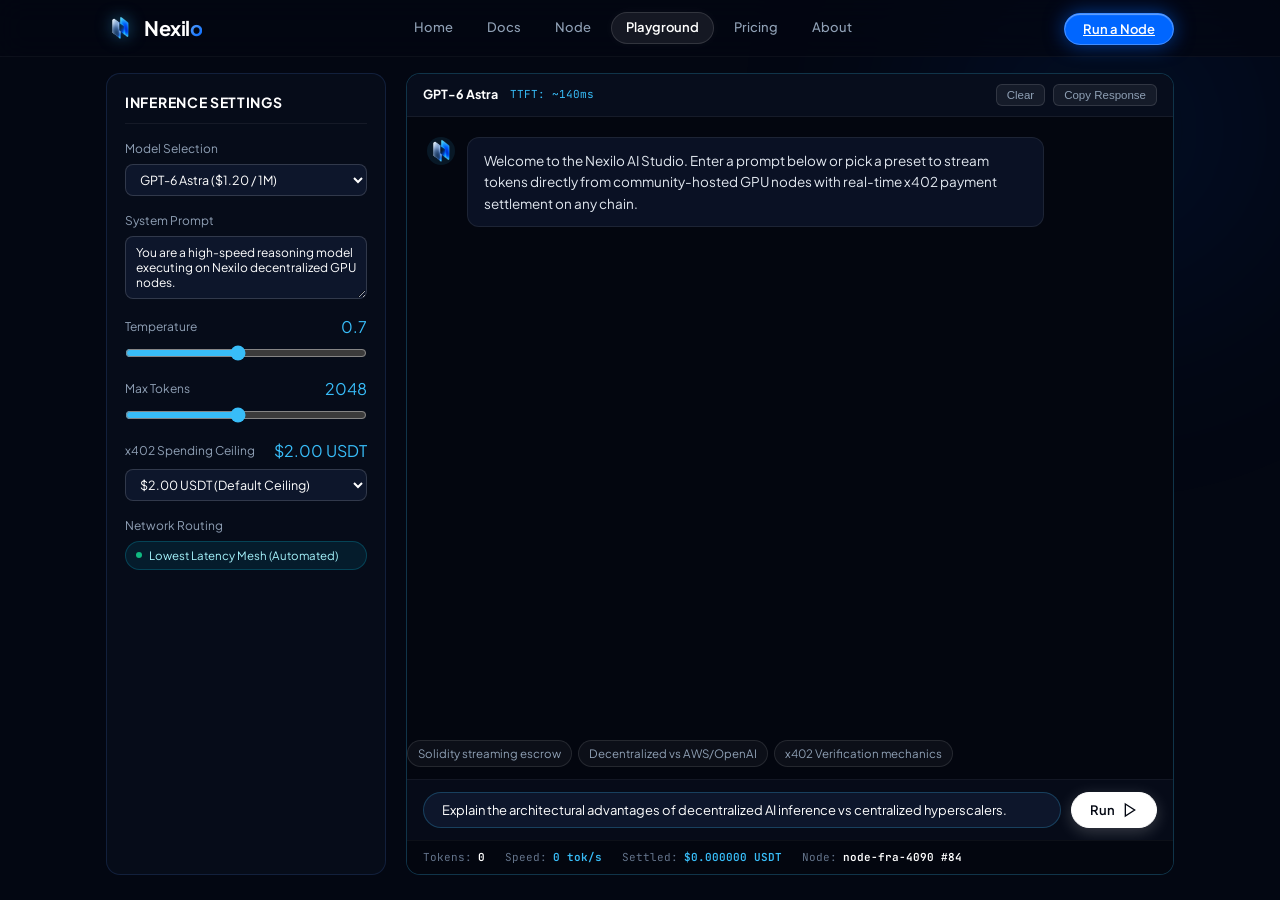
==== commit da58c178: "Update UI to display actual premium VIP models" ====
--- a/playground.html
+++ b/playground.html
@@ -83,10 +83,10 @@
       <div class="studio-control">
         <label for="studio-model">Model Selection</label>
         <select id="studio-model" class="select-input full-width" onchange="switchStudioModel()">
-          <option value="llama3">Meta Llama 3.3 70B Instruct ($0.80 / 1M)</option>
-          <option value="deepseek">DeepSeek-V3 671B MoE ($0.40 / 1M)</option>
-          <option value="qwen">Qwen 2.5 72B Coder ($0.60 / 1M)</option>
-          <option value="mistral">Mistral Large 2 123B ($1.00 / 1M)</option>
+          <option value="gpt6">GPT-6 Astra ($1.20 / 1M)</option>
+          <option value="claude5">Claude Opus 5.5 ($1.00 / 1M)</option>
+          <option value="deepseek4">DeepSeek-V4 Pro ($0.50 / 1M)</option>
+          <option value="gemini3">Gemini 3.8 Flash ($0.40 / 1M)</option>
         </select>
       </div>
 
@@ -136,7 +136,7 @@
     <div class="playground-stage">
       <div class="stage-header">
         <div class="stage-model-info">
-          <span class="model-badge" id="active-model-title">Meta Llama 3.3 70B Instruct</span>
+          <span class="model-badge" id="active-model-title">GPT-6 Astra</span>
           <span class="latency-indicator" id="latency-val">TTFT: ~140ms</span>
         </div>
         <div class="stage-actions">
